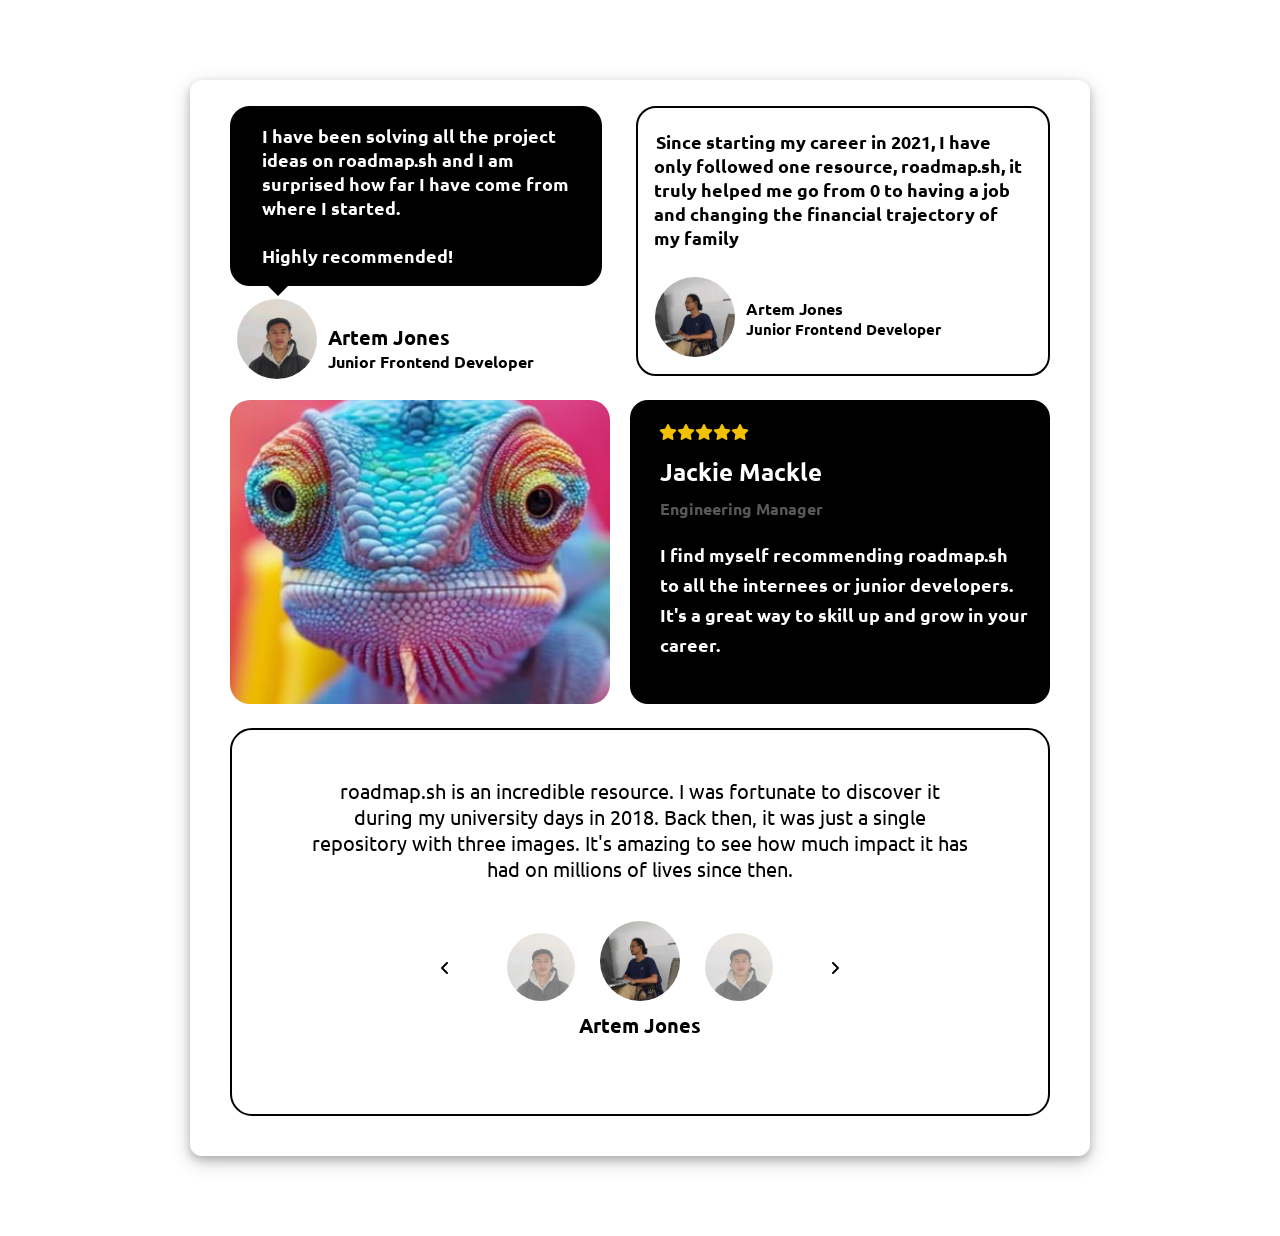
==== testimonial-card-external.html @ 6c657716 "Change the name of index file and css file." ====
<!DOCTYPE html>
<html lang="en">
<head>
    <meta charset="UTF-8">
    <meta name="viewport" content="width=device-width, initial-scale=1.0">
    <title>Testimonial Cards</title>
    <link rel="stylesheet" href="External.css">
    <link rel="stylesheet" href="https://cdnjs.cloudflare.com/ajax/libs/font-awesome/6.7.2/css/all.min.css">
    <link rel="preconnect" href="https://fonts.googleapis.com">
    <link rel="preconnect" href="https://fonts.gstatic.com" crossorigin>
    <link href="https://fonts.googleapis.com/css2?family=Ubuntu:ital,wght@0,300;0,400;0,500;0,700;1,300;1,400;1,500;1,700&display=swap" rel="stylesheet">
</head>
<body>
    <div class="container ubuntu-bold">
        <div class="container2">
            <div class="first">
                <div class="profile-content2">
                    <h3 class="heading1" >I have been solving all the project ideas on roadmap.sh and I am surprised how far I have come from where I started.
                        <p style="text-align: justify;">&nbsp;</p>
                        Highly recommended! </h3>
                        
                </div>
                <div class="triangle-down"></div>
                    <div class="profile-img1">
                        <img class="img2" src="1738927073131.jpg" alt="">
                        <div class="profile-content1">
                            <span class="profile-title1">Artem Jones</span>
                            <p class="profile-subtitle1">Junior Frontend Developer</p> 
                        </div> 
                    </div>   
            </div>
            <div class="second">
                <span class="heading2">Since starting my career in 2021, I have only followed one resource, roadmap.sh, it truly helped me go from 0 to having a job and changing the financial trajectory of my family </span>
                <div class="profile-img">
                    <img class="img1" src="1726821197618.jpg" alt="">
                    <div class="profile-content">
                        <span class="profile-title">Artem Jones</span>
                        <p class="profile-subtitle">Junior Frontend Developer</p> 
                    </div>
                </div>    
            </div>
        </div>      
        <div class=testimonial_with_rating>
            <div class="Testimonial-img">
                <img class="anmol" src="lixard.JPG" alt="">
            </div>
            <div class="review">
                <div style="margin: 4px 0 0 9px; display: flex;">  
                    <span class="fa fa-star checked"></span>
                    <span class="fa fa-star checked"></span>
                    <span class="fa fa-star checked"></span>
                    <span class="fa fa-star checked"></span>
                    <span class="fa fa-star checked"></span>
                </div>        
                <div class="profile-img2">
                    <div class="profile-content3">
                        <span class="profile-title2">Jackie Mackle </span>
                        <p class="profile-subtitle2">Engineering Manager </p> 
                        <p style="text-align: justify;">&nbsp;</p>
                        <span class="heading3">I find myself recommending roadmap.sh to all the internees or junior developers. It's a great way to skill up and grow in your career. </span>
                    </div>
                </div>    
            </div>
        </div>   
        <div class=sliderSection>
            <p class="sliderContent">roadmap.sh is an incredible resource. I was fortunate to discover it during my university days in 2018. Back then, it was just a single repository with three images. It's amazing to see how much impact it has had on millions of lives since then.</p>
            <div class="angle">
                <i class="fa-solid fa-angle-left "></i>
                    <img class="img4" src="1738927073131.jpg" alt="">
                    <img class="img3" src="1726821197618.jpg" alt="">
                    <img class="img4" src="1738927073131.jpg" alt="">
                <i class="fa-solid fa-angle-right"></i>
                <p class="sliderName">Artem Jones</p>
            </div>
        </div>
    </div>      
</body>
</html>
---- External.css ----
*{
    margin: 0;
    padding: 0;
} 
.container2 {
    display: flex;
    flex-direction: row;
    gap: 34px;
}
.heading1 {
    font-size: 18px;
    padding: 16px 28px 16px 20px;
    color: white;
}
.heading2 {
    font-size: 18px;
    padding: 2px;
}
.heading3 {
    color: white;
    font-size: 18px;
    line-height: 30px;
}
.first,.second,.review {
    border-radius: 20px;
    width: 100%;
}
.first {
    height: 30%;
}
.second {
    border: 2px solid black;
    padding: 22px 22px 16px 16px;
    height: 50%;
}
.third {
    border-radius: 20px;
    border: 2px solid black;
    padding: 16px;
    width: 50%;
    height: 50%;
}
.img1,.img2,.img3,.img4 {
    border: 1px solid white;
    border-radius: 50%;
    object-fit: cover;
    height: 80px;
    width: 80px;
}
.img4 {
    height: 68px;
    width: 68px;
    opacity: 0.6;
    padding: 0 19px;
}
.align {
    position: absolute;
}
.profile-img,.profile-img1,.profile-img2 {
    display: flex;
    margin-top: 26px;
}
.profile-img1 {
    margin-top: 2px;
    background-color: white;
    margin-left: 6px;
}
.profile-img2 {
    margin-top: 16px;
}
.profile-content,.profile-content1,.profile-content2,.profile-content3 {
    padding-left: 10px;
}
.profile-content {
    margin-top: 22px;
}
.profile-content1 {
    margin-top: 26px;
}
.profile-content2 {
    border-radius: 20px;
    border: 2px solid black;
    background-color: black;
    height: 30%;
}
.profile-title1,.profile-title2,.profile-title {
    font-weight: 600;
}
.profile-title1 {
    margin-top: 10px;
    font-size: 20px;
}
.profile-title2 {
    color: white;
    font-size: 24px;
}
.profile-title {
    font-size: 16px;
}
.profile-subtitle1, .profile-subtitle2, .profile-subtitle {
    font-weight: 600;
}
.profile-subtitle1 {
    font-size: 16px;
}
.profile-subtitle2 {
    color: #585858;
    font-size: 16px;
    margin-top: 10px;
}
.profile-subtitle {
    font-size: 15px;
}
.anmol {
    width: 100%;
    border-radius: 20px;
    height: 19em;
    object-fit: cover;
}
.testimonial_with_rating {
    width: 100%;
    display: flex;
    flex-direction: row;
    margin-top: 20px;
    gap: 20px;
}
.review {
    border: 2px solid black;
    border-radius: 18px;
    background-color: rgb(0, 0, 0);
    margin-left: 0;
    padding: 18px;
    height: 16.5em;
}
.Testimonial-img {
    width: 100%;
}
.checked {
    color: rgba(241, 193, 2, 255);
}
.triangle-down {
    width: 0;
    height: 0;
    border-left: 10px solid transparent;
    border-right: 10px solid transparent;
    border-top: 10px solid #000000;
    margin-left: 38px;
}
.ubuntu-bold {
    font-family: "Ubuntu", sans-serif;
    font-weight: 700;
    font-style: normal;
}
.sliderSection {
    border: 2px solid black;
    width: 78.2%;
    height: 18em;
    border-radius: 22px;
    padding: 3em 5em;
    margin-top: 20px;
}
.sliderContent {
    font-weight: 400;
    font-size: 20px;
    text-align: center;
}
.angle {
    text-align: center;
    margin-top: 38px;
    position: relative;
}
.fa-angle-right {
    position: absolute;
    top: 40px;
    right: 8em;
}
.fa-angle-left {
    position: absolute;
    top: 40px;
    left: 8em;
}
.sliderName {
    margin-top: 6px;
    font-size: 20px;
}
@media screen and (max-width: 767px) {
    .heading1{
        font-size: 18px;
        padding: 16px 28px 16px 16px;
    }
    .second{
        border-radius: 20px;
        width: 89%;
        margin: 10px 0;
    }
    .heading2{
        font-size: 15px;
    }
    .img1{
        height: 70px;
        width: 70px;
    }
    .profile-content{
        margin-top: 12px;
    }
    .first .profile-img1 .profile-subtitle1{
        font-size: 13px;
        font-weight: 600;
        display: block;
    }
    .img2{
        height: 70px;
        width: 70px;
    }
    .container{
        width: 95%;
        margin: 0;
        padding: 14px;
    }
    .testimonial_with_rating{
        display: block;
    }
    .review{
        width: 89%;
        margin: 10px 0;
        padding: 5%;
        height: 12.5em;
    }
    .checked{
        color: rgba(241,193,2,255);
    }
    .heading3{
        color: white;
        font-size: 15px;
        line-height: 22px;
    }
    .container2{
        display: block;
    }
    .triangle-down {
        margin-left: 32px;
    }
      .sliderSection{
        width: 99%;
        height: 15.5em;
        padding: 0;
        }
    .sliderContent{
        font-weight: 500;
        font-size: 15px;
        padding: 20px;
    }
   .img3{
        height: 40px;
        width: 40px;
    }
    .img4{
        height: 35px;
        width: 35px;
        padding: 0 9px;
    }
    .angle{
        text-align: center;
        position: relative;
        margin-top: 13px;
    }  
    .fa-angle-right{
        top: 16px;
        right: 5em;
    }
    .fa-angle-left{
        top: 16px;
        left: 5em;
    }
    .sliderName{
        margin-top: 6px; 
        font-size: 13px;
    }
}
@media (min-width: 768px) and (max-width:1023px) {
    .container{
        width: 97%;
        padding: 12px;
        border-radius: 12px;
        margin: 0px;
    }
}
@media screen and (min-width:1024px) {
    .container{
        border-radius: 12px;
        padding: 26px 40px 40px 40px;
        width: 100%;
        max-width: 820px;
        box-shadow: 0 4px 8px 0 rgba(0, 0, 0, 0.2), 0 6px 20px 0 rgba(0, 0, 0, 0.19);
        margin: 80px auto;
    }
    .sliderSection{
        width: 80%;
    }
}
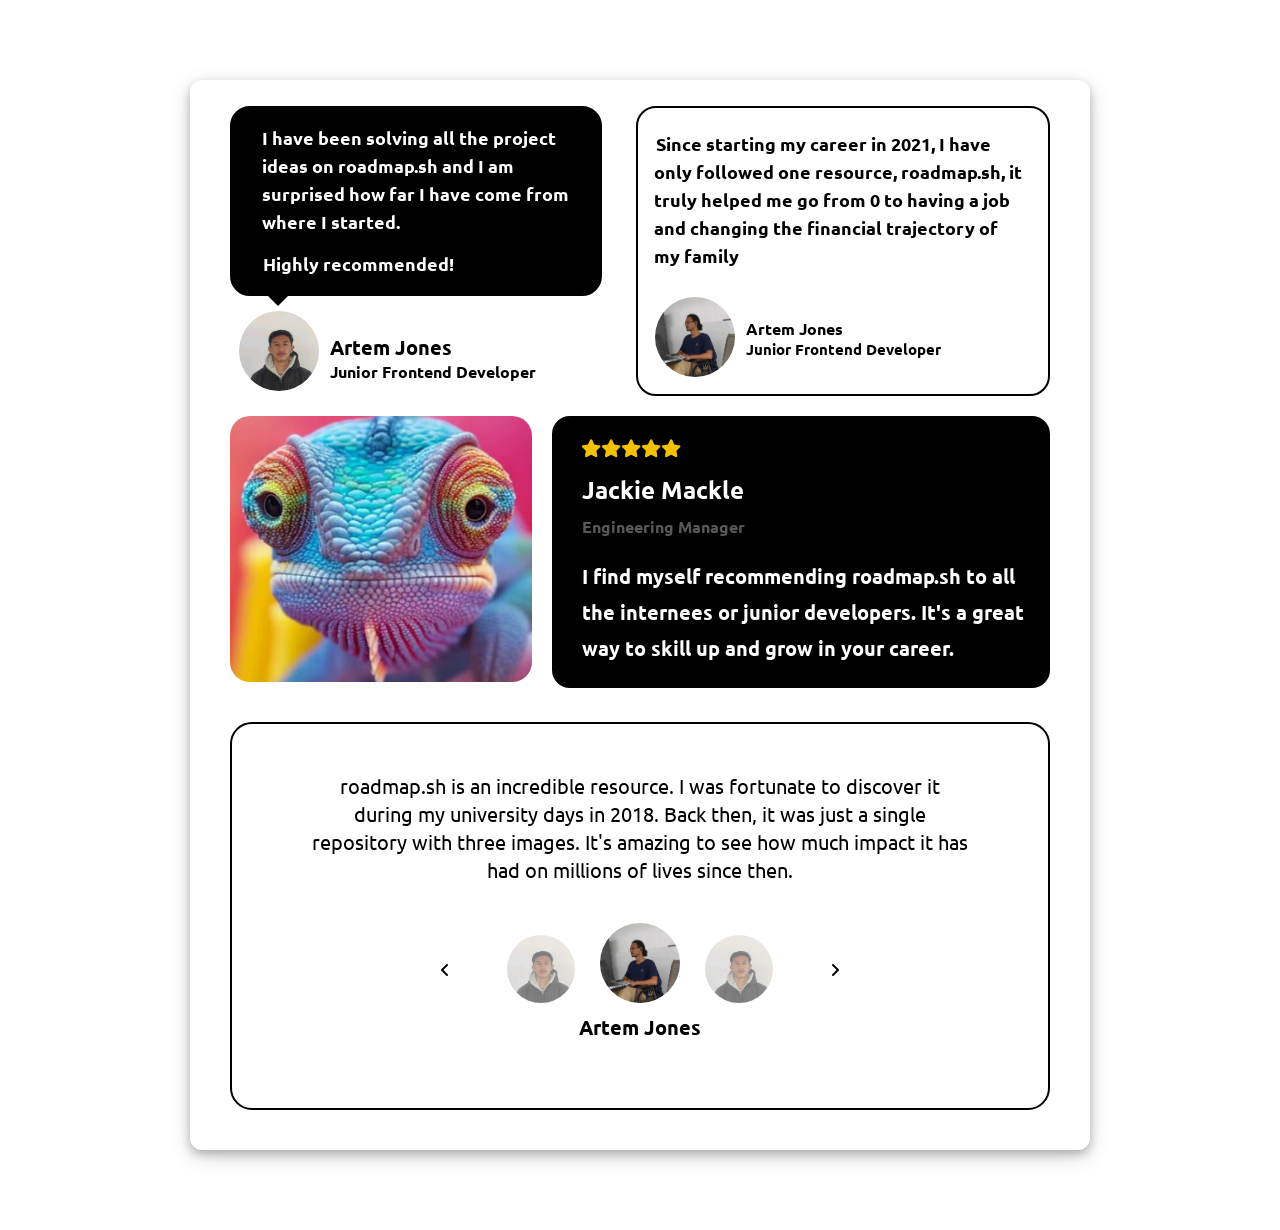
==== commit 0a393b1d: "adjusted elements" ====
--- a/testimonial-card-external.html
+++ b/testimonial-card-external.html
@@ -15,10 +15,9 @@
         <div class="container2">
             <div class="first">
                 <div class="profile-content2">
-                    <h3 class="heading1" >I have been solving all the project ideas on roadmap.sh and I am surprised how far I have come from where I started.
-                        <p style="text-align: justify;">&nbsp;</p>
-                        Highly recommended! </h3>
-                        
+                    <h3 class="heading1" >I have been solving all the project ideas on roadmap.sh and I am surprised how far I have come from where I started.</h3>
+                        <!-- <p style="text-align: justify;">&nbsp;</p> -->
+                        <p style="color: white; Padding-left: 21px; font-size: 18px; padding-bottom: 18px;">Highly recommended!</p>
                 </div>
                 <div class="triangle-down"></div>
                     <div class="profile-img1">
@@ -40,7 +39,7 @@
                 </div>    
             </div>
         </div>      
-        <div class=testimonial_with_rating>
+        <div class="testimonial_with_rating">
             <div class="Testimonial-img">
                 <img class="anmol" src="lixard.JPG" alt="">
             </div>
@@ -62,7 +61,7 @@
                 </div>    
             </div>
         </div>   
-        <div class=sliderSection>
+        <div class="sliderSection">
             <p class="sliderContent">roadmap.sh is an incredible resource. I was fortunate to discover it during my university days in 2018. Back then, it was just a single repository with three images. It's amazing to see how much impact it has had on millions of lives since then.</p>
             <div class="angle">
                 <i class="fa-solid fa-angle-left "></i>
--- a/External.css
+++ b/External.css
@@ -11,15 +11,17 @@
     font-size: 18px;
     padding: 16px 28px 16px 20px;
     color: white;
+    line-height: 28px;
 }
 .heading2 {
     font-size: 18px;
     padding: 2px;
+    line-height: 28px;
 }
 .heading3 {
     color: white;
-    font-size: 18px;
-    line-height: 30px;
+    font-size: 20px;
+    line-height: 36px;
 }
 .first,.second,.review {
     border-radius: 20px;
@@ -61,9 +63,9 @@
     margin-top: 26px;
 }
 .profile-img1 {
-    margin-top: 2px;
+    margin-top: 4px;
     background-color: white;
-    margin-left: 6px;
+    margin-left: 8px;
 }
 .profile-img2 {
     margin-top: 16px;
@@ -75,7 +77,7 @@
     margin-top: 22px;
 }
 .profile-content1 {
-    margin-top: 26px;
+    margin-top: 24px;
 }
 .profile-content2 {
     border-radius: 20px;
@@ -114,7 +116,7 @@
 .anmol {
     width: 100%;
     border-radius: 20px;
-    height: 19em;
+    height: 16.6em;
     object-fit: cover;
 }
 .testimonial_with_rating {
@@ -130,13 +132,14 @@
     background-color: rgb(0, 0, 0);
     margin-left: 0;
     padding: 18px;
-    height: 16.5em;
+    height: 14.5em;
 }
 .Testimonial-img {
-    width: 100%;
+    width: 66%;
 }
 .checked {
     color: rgba(241, 193, 2, 255);
+    font-size: 18px;
 }
 .triangle-down {
     width: 0;
@@ -157,12 +160,13 @@
     height: 18em;
     border-radius: 22px;
     padding: 3em 5em;
-    margin-top: 20px;
+    margin-top: 34px;
 }
 .sliderContent {
     font-weight: 400;
     font-size: 20px;
     text-align: center;
+    line-height: 28px;
 }
 .angle {
     text-align: center;
@@ -194,7 +198,7 @@
         margin: 10px 0;
     }
     .heading2{
-        font-size: 15px;
+        font-size: 16px;
     }
     .img1{
         height: 70px;
@@ -276,6 +280,9 @@
         margin-top: 6px; 
         font-size: 13px;
     }
+    .Testimonial-img {
+        width: 100%;
+    }
 }
 @media (min-width: 768px) and (max-width:1023px) {
     .container{
